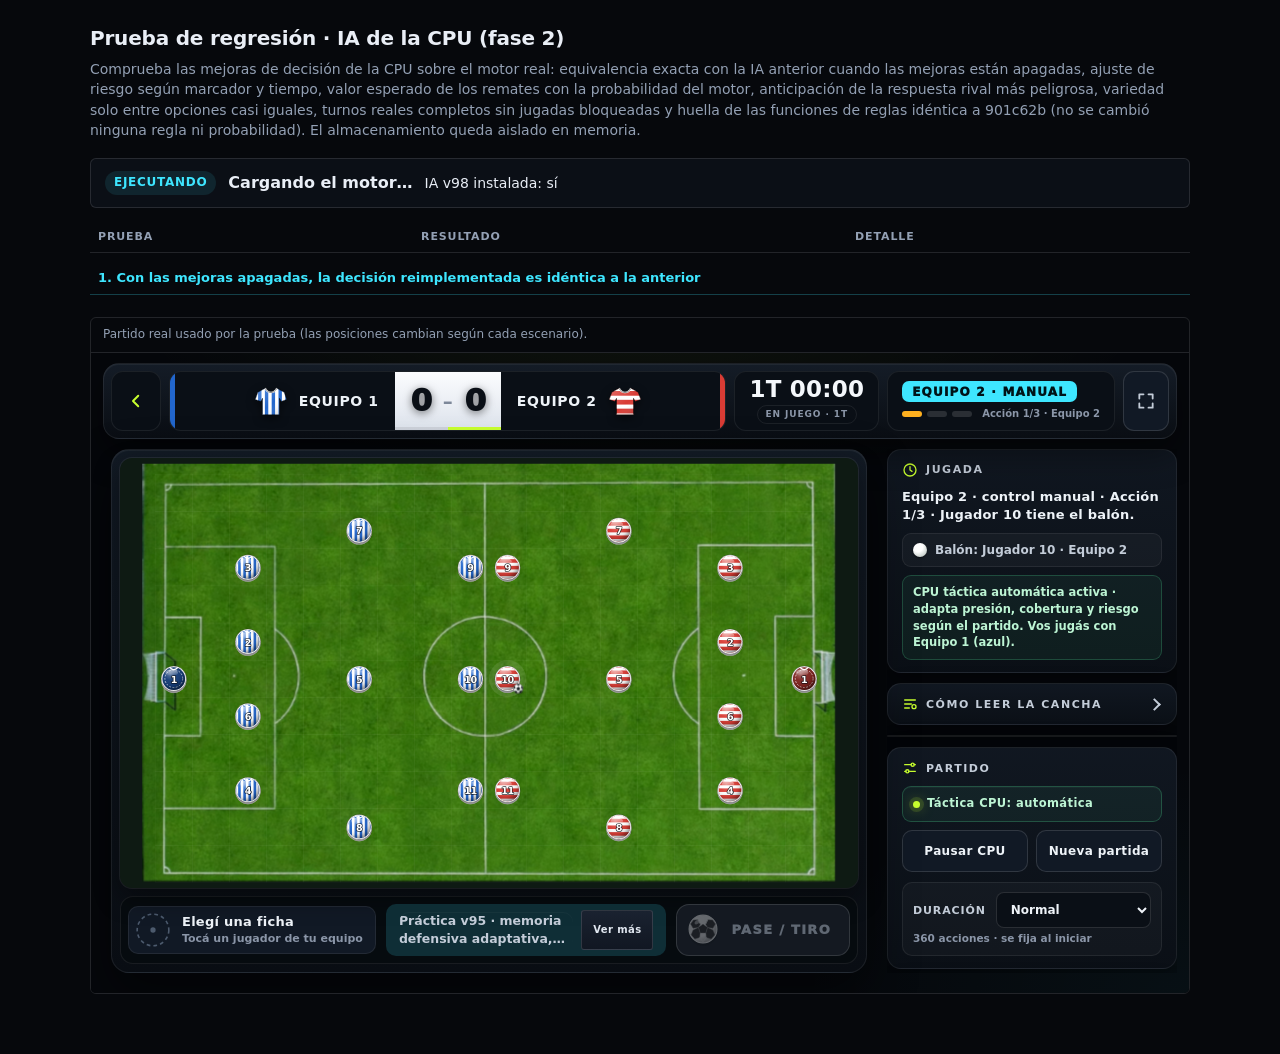
==== pruebas/regresion-ia-cpu.html @ 725e0116 "v98 IA fase 2c: anticipación de la respuesta rival más peligrosa - searchSequenceNode reimplementado" ====
<!doctype html>
<html lang="es">
<head>
<meta charset="UTF-8">
<meta name="viewport" content="width=device-width, initial-scale=1">
<!-- La página vive en /pruebas/ pero carga el juego desde la raíz, igual que index.html. -->
<base href="../">
<title>Fútbol Único · Prueba de regresión · IA de la CPU (fase 2)</title>
<style>
  :root { color-scheme: dark; --ok:#c8ff2e; --bad:#ff5263; --mut:#93a0b4; --line:rgba(233,238,246,.12); }
  body { margin:0; background:#06080c; color:#e9eef6; font:14px/1.45 system-ui,-apple-system,"Segoe UI",Roboto,sans-serif; }
  main { max-width:1100px; margin:0 auto; padding:24px 18px 60px; }
  h1 { font-size:20px; margin:0 0 6px; letter-spacing:-.01em; }
  p.lead { color:var(--mut); margin:0 0 18px; }
  #summary { display:flex; gap:12px; flex-wrap:wrap; align-items:center; padding:12px 14px; border:1px solid var(--line); border-radius:6px; background:#0b0f16; margin-bottom:14px; }
  #summary strong { font-size:16px; }
  .pill { padding:3px 9px; border-radius:999px; font-weight:800; font-size:12px; letter-spacing:.06em; }
  .pill.ok { background:rgba(200,255,46,.12); color:var(--ok); } .pill.bad { background:rgba(255,82,99,.14); color:var(--bad); } .pill.run { background:rgba(62,230,255,.1); color:#3ee6ff; }
  table { width:100%; border-collapse:collapse; font-size:13px; }
  th, td { text-align:left; padding:7px 8px; border-bottom:1px solid var(--line); vertical-align:top; }
  th { color:var(--mut); font-size:11px; letter-spacing:.08em; text-transform:uppercase; }
  td.res { font-weight:800; white-space:nowrap; } td.res.ok { color:var(--ok); } td.res.bad { color:var(--bad); }
  td.det { color:var(--mut); font-family:ui-monospace,SFMono-Regular,Menlo,monospace; font-size:12px; }
  tr.group td { color:#3ee6ff; font-weight:800; padding-top:16px; border-bottom-color:rgba(62,230,255,.25); }
  .stage-wrap { margin-top:22px; border:1px solid var(--line); border-radius:6px; overflow:hidden; }
  .stage-wrap > p { margin:0; padding:8px 12px; color:var(--mut); font-size:12px; border-bottom:1px solid var(--line); }
  #fuGameStage { height:640px; position:relative; }
  #fuGameStage iframe { width:100%; height:100%; border:0; display:block; }
  .fu-shell-header, #fuLoading small { display:none; }
</style>
<script>
  // Aislamiento del almacenamiento: la prueba no lee ni escribe los datos guardados del jugador
  // (historial y análisis de partidas, memoria defensiva de la CPU, identidad táctica, torneo).
  function installMemoryStorage(win) {
    var data = new Map();
    var store = {
      getItem: function (k) { k = String(k); return data.has(k) ? data.get(k) : null; },
      setItem: function (k, v) { data.set(String(k), String(v)); },
      removeItem: function (k) { data.delete(String(k)); },
      clear: function () { data.clear(); },
      key: function (i) { var keys = Array.from(data.keys()); return i >= 0 && i < keys.length ? keys[i] : null; },
      get length() { return data.size; }
    };
    try { Object.defineProperty(win, 'localStorage', { configurable: true, enumerable: true, get: function () { return store; } }); win.__fuStorageIsolated = win.localStorage === store; }
    catch (error) { win.__fuStorageIsolated = false; }
  }
  installMemoryStorage(window);
  // app.js elige la página con ?page=...; Práctica carga el motor del partido (el mismo que Torneo).
  (function () {
    var url = new URL(location.href);
    if (url.searchParams.get('page') !== 'practice') { url.searchParams.set('page', 'practice'); history.replaceState(null, '', url.pathname + url.search); }
  })();
</script>
<script src="app.js" defer></script>
</head>
<body>
  <header class="fu-shell-header">
    <button id="fuBrand" type="button">FU</button>
    <span id="fuStatusDot"></span><strong id="fuStatusTitle"></strong><small id="fuStatusText"></small>
  </header>
  <main>
    <h1>Prueba de regresión · IA de la CPU (fase 2)</h1>
    <p class="lead">Comprueba las mejoras de decisión de la CPU sobre el motor real: equivalencia exacta con la IA anterior
      cuando las mejoras están apagadas, ajuste de riesgo según marcador y tiempo, valor esperado de los remates con la
      probabilidad del motor, anticipación de la respuesta rival más peligrosa, variedad solo entre opciones casi iguales,
      turnos reales completos sin jugadas bloqueadas y huella de las funciones de reglas idéntica a 901c62b (no se cambió
      ninguna regla ni probabilidad). El almacenamiento queda aislado en memoria.</p>
    <section id="summary"><span class="pill run" id="state">EJECUTANDO</span><strong id="totals">Cargando el motor…</strong><span id="v98"></span></section>
    <table>
      <thead><tr><th>Prueba</th><th>Resultado</th><th>Detalle</th></tr></thead>
      <tbody id="rows"></tbody>
    </table>
    <div class="stage-wrap">
      <p>Partido real usado por la prueba (las posiciones cambian según cada escenario).</p>
      <div id="fuGameStage" aria-busy="true">
        <div id="fuLoading"><strong>Preparando</strong><small></small></div>
        <div id="fuError" hidden><p id="fuErrorText"></p><button type="button" id="fuRetry">Reintentar</button></div>
      </div>
    </div>
  </main>
<script>
// Huellas SHA-1 de las funciones de reglas en 901c62b y estados reales donde la amenaza principal del rival
// no estaba entre las dos respuestas que la búsqueda anterior consideraba.
var RULE_HASHES={"moveBall":"4992437c87534e91129ce03848d4c5d56185ee36","duel":"df6831e1a1f73543c275cee2728d8be835db8f91","movePlayer":"2c6bcbc87e2c0f479d6732091d33a1e5ed6b0ca3","resolveAccuracy":"5ef35ddc4bd73c9460136670907622738d2fff04","prepareFreeKick":"7c879f9129eda495d62add4e296ec34eb9a24397","prepareRestart":"944039e0b752df160f11a07ae38fe62f31ac015a","restartForExit":"396fc54c22c267f1666bc425dd1f5e03468cd8c5","advanceMatchClock":"57b9bd1b0c1dabd14ca829be0aab99854c4c9ac1","fuV96KeeperSaveChance":"62fce2398bd8e433fddef65f05c0482755d132dc","goalkeeperBlocksShot":"2037b5cc1a2aeb2025df86a9ac3144266a9317bf","deflectionCell":"d9e2702f4de22fff117562a696a26d93ab178183","findLooseBallCell":"90e27c875d20f171b9fb5da9b5cc7d42e2819911","findDisplacementFrom":"5a49d60876140cf7ddb1bfc1130e13b6c5dc28e7","createQuickFoulMoves":"0426f9eca9bd241beea888307d8ff9ffa6dda501","isOffsideMove":"1e75ffbf5e97198ae35123edf0da417df79ba18e","pLegal":"cb6244f55980ca6344394bc2a8645d4c84e28375","bLegalFor":"37aaffef1d1fbf5070992d88da899dae0a3f6817","passBeyondOffsideLine":"dc78c66c24a0b2e8f1ac8949e3c79eaa55a75fcf","isOffsidePosition":"bd4b63e8ff83a48bd23766feb44e87c4ebe6b929","precisionChance":"43b82acc62f2643a9be4022ea413208cbc2a0ec5","trajectoryInterceptionRisk":"58ebc6a2ca7b21dd34f5a7ca165a00e185e55d9d","estimateShotProbability":"1113627b1798b0d76cb420bbd984191cf2c08674","showGoalCelebration":"08d10eaa9967aaff1c1e2836bb19dc0a223bb046","continueAfterGoal":"0c818869b197f011e8a77a7e39e88c8927e5628b","resetToKickoff":"9bc04ad76bdec5942a6242dfaa6dacdb8bcf136b","fuV98ShortPassRestCell":"fc62c5858122bdc56e3be0f71695497780402294","tacticalRandom":"774ea902349d26f823322d3a197c7b240b5b96f4","dispatchCpuAction":"3745032dcc27f26718aa94b03058dd36a91a8577","runCpuAction":"3b3ea0c6fc9fec12065a9ab84939254397fdf12b"};
var ANTICIPATION_CASES=[{"state":{"p":[[0,0,5],[1,2,2],[2,2,4],[3,1,7],[4,3,10],[5,9,5],[6,13,4],[7,14,9],[8,17,4],[9,9,2],[10,10,9],[11,17,5],[12,17,6],[13,15,3],[14,15,8],[15,17,8],[16,10,5],[17,7,6],[18,14,8],[19,5,2],[20,11,1],[21,3,8]],"ball":{"c":14,"r":9,"owner":7},"turn":1,"actionNo":1,"played":[],"lastPlayedId":null,"kickoff":false,"restartPassOnlyId":null,"freeKickRequiredId":null,"freeKickAwardedTeam":null,"score":[0,0],"genSeed":11},"added":"carry|7|13|8||","top":{"type":"carry-shot","p":0.37388130788250246}},{"state":{"p":[[0,0,5],[1,4,0],[2,3,5],[3,3,7],[4,3,10],[5,8,5],[6,14,3],[7,12,6],[8,17,2],[9,9,2],[10,12,7],[11,17,5],[12,17,9],[13,16,5],[14,16,9],[15,13,6],[16,12,5],[17,7,7],[18,10,8],[19,7,3],[20,12,2],[21,3,8]],"ball":{"c":12,"r":6,"owner":7},"turn":1,"actionNo":1,"played":[],"lastPlayedId":null,"kickoff":false,"restartPassOnlyId":null,"freeKickRequiredId":null,"freeKickAwardedTeam":null,"score":[0,0],"genSeed":11},"added":"carry|7|13|7||","top":{"type":"carry-shot","p":0.37388130788250246}},{"state":{"p":[[0,0,5],[1,2,2],[2,2,4],[3,1,7],[4,3,10],[5,9,5],[6,13,5],[7,16,10],[8,17,4],[9,9,2],[10,11,9],[11,17,5],[12,17,6],[13,16,4],[14,16,9],[15,17,8],[16,10,5],[17,7,6],[18,14,8],[19,5,2],[20,13,3],[21,3,8]],"ball":{"c":16,"r":10,"owner":7},"turn":1,"actionNo":1,"played":[],"lastPlayedId":null,"kickoff":false,"restartPassOnlyId":null,"freeKickRequiredId":null,"freeKickAwardedTeam":null,"score":[0,0],"genSeed":11},"added":"pass|7|13|5||","top":{"type":"pass-shot","p":0.29284278819670984}}];
(function () {
  'use strict';
  function engineHook() {
    var nativeRandom = Math.random, forced = [];
    Math.random = function () { if (forced.length && simulationRandomState === null) return forced.shift(); return nativeRandom(); };
    function invariant() {
      if (ball.owner !== null) { var o = p.find(function (z) { return z.id === ball.owner; }); return !!o && o.c === ball.c && o.r === ball.r; }
      return !p.some(function (z) { return z.c === ball.c && z.r === ball.r; });
    }
    function loadState(st) {
      cancelCpuTimer(); cpuEpoch++; cpuAutoEnabled = false;
      p = FORMATION.map(function (d, i) { return { id: i, t: d[0], n: d[1], c: d[2], r: d[3] }; });
      st.p.forEach(function (q) { var z = p.find(function (y) { return y.id === q[0]; }); z.c = q[1]; z.r = q[2]; });
      ball = { c: st.ball.c, r: st.ball.r, owner: st.ball.owner }; turn = st.turn; actionNo = st.actionNo;
      playedThisTurn = (st.played || []).slice(); lastPlayedId = st.lastPlayedId == null ? null : st.lastPlayedId;
      kickoffPassRequired = !!st.kickoff; restartPassOnlyId = st.restartPassOnlyId == null ? null : st.restartPassOnlyId;
      freeKickRequiredId = st.freeKickRequiredId == null ? null : st.freeKickRequiredId; freeKickAwardedTeam = st.freeKickAwardedTeam == null ? null : st.freeKickAwardedTeam;
      score = (st.score || [0, 0]).slice(); matchClockActions = st.clock || 0; matchClockFinished = false; halftimePending = false; halftimePaused = false;
      goalCelebrationActive = false; strategicPassHistory = []; selected = null; mode = 'player'; anim = false; simulationRandomState = null;
      cpuRejectedKeys.clear(); cpuProfile = 'balanced';
      if (typeof fuV96ActionHistory !== 'undefined') fuV96ActionHistory = [];
      if (typeof fuV96TransitionActions !== 'undefined') fuV96TransitionActions = 0;
      try { clearRecommendation(); } catch (e) {}
      drawPlayers(); drawBall(); setTurn(); refresh();
    }
    function fullState() {
      return { p: p.map(function (z) { return [z.id, z.c, z.r]; }), ball: { c: ball.c, r: ball.r, owner: ball.owner }, turn: turn, actionNo: actionNo,
        played: playedThisTurn.slice(), lastPlayedId: lastPlayedId, kickoff: kickoffPassRequired, restartPassOnlyId: restartPassOnlyId,
        freeKickRequiredId: freeKickRequiredId, freeKickAwardedTeam: freeKickAwardedTeam, score: score.slice() };
    }
    async function decide() {
      cpuAutoEnabled = true; cancelCpuTimer(); var c = null;
      try { c = await chooseCpuMove(cpuEpoch); } finally { cpuSearching = false; cpuAutoEnabled = false; }
      return c ? sequenceActionKey(c) : null;
    }
    window.__fuTest = {
      v98: typeof fuV98Ai !== 'undefined',
      loadState: loadState, fullState: fullState, invariant: invariant,
      busy: function () { return { anim: anim && !goalCelebrationActive, searching: cpuSearching, turn: turn, clock: matchClockActions }; },
      id: function (t, n) { var z = p.find(function (y) { return y.t === t && y.n === n; }); return z ? z.id : null; },
      fast: function () { animateBall = function () { return Promise.resolve(); }; animatePlayerMove = function () { return Promise.resolve(); }; animateDuel = function () { return Promise.resolve(); }; },
      setAi: function (cfg) { Object.assign(fuV98Ai, cfg); return JSON.parse(JSON.stringify(fuV98Ai)); },
      decide: decide,
      lastDecision: function () { return fuV98LastDecision ? JSON.parse(JSON.stringify(fuV98LastDecision)) : null; },
      shotProbabilities: function () { var out = {}; tacticalCandidates().forEach(function (a) { if (a.kind === 'shoot') out[sequenceActionKey(a)] = Number(a.goalProbability) || 0; }); return out; },
      risk: function () { return fuV98RiskContext(); },
      evaluate: function (gd) { return evaluateSequencePosition(CPU_TEAM, gd); },
      anticipation: function () {
        var cands = tacticalCandidates(), short = chooseSearchActions(cands, 2), ant = fuV98WithMostDangerous(short, cands);
        return { short: short.map(function (a) { return sequenceActionKey(a); }), ant: ant.map(function (a) { return sequenceActionKey(a); }), holderTeam: (owner() || {}).t || null };
      },
      pick: function (scored, n) { var counts = {}; for (var i = 0; i < n; i++) { var k = fuV98PickRoot(scored.map(function (x) { return Object.assign({}, x); })); counts[k] = (counts[k] || 0) + 1; } return counts; },
      cpuTurn: async function () {
        var t0 = matchClockActions, blocked = 0, inv = true, startTurn = turn;
        maybeScheduleCpuAction = function () {};
        for (var k = 0; k < 3 && turn === CPU_TEAM; k++) {
          cpuAutoEnabled = true; var chosen = null;
          try { chosen = await chooseCpuMove(cpuEpoch); } finally { cpuSearching = false; }
          if (!chosen) chosen = tacticalCandidates().sort(function (a, b) { return b.score - a.score; })[0];
          var ok = dispatchCpuAction(chosen); cpuAutoEnabled = false; cpuEpoch++;
          if (!ok) { blocked++; cpuRejectedKeys.add(sequenceActionKey(chosen)); k--; if (blocked > 8) break; continue; }
          cpuRejectedKeys.clear();
          var w0 = Date.now(); while ((anim && !goalCelebrationActive) && Date.now() - w0 < 20000) await new Promise(function (r) { setTimeout(r, 10); });
          if (goalCelebrationActive) { continueAfterGoal(); await new Promise(function (r) { setTimeout(r, 20); }); }
          inv = inv && invariant();
        }
        return { actions: matchClockActions - t0, blocked: blocked, invariant: inv, turn: turn, start: startTurn };
      },
      ruleHashes: async function (names) {
        var res = {};
        for (var i = 0; i < names.length; i++) {
          var fn; try { fn = eval(names[i]); } catch (e) { res[names[i]] = 'no existe'; continue; }
          var buf = await crypto.subtle.digest('SHA-1', new TextEncoder().encode(String(fn)));
          res[names[i]] = Array.from(new Uint8Array(buf)).map(function (b) { return b.toString(16).padStart(2, '0'); }).join('');
        }
        return res;
      }
    };
  }
  var HOOK = ';(' + engineHook.toString() + ')();\n';
  var MARKS = ['// ================== FIN FÚTBOL ÚNICO v97 ==================', '// ================== FIN FUTBOL UNICO v96 =================='];
  var STORAGE = '<script>(' + installMemoryStorage.toString() + ')(window);<\/script>';
  var stage = document.getElementById('fuGameStage');
  var nativeAppend = stage.appendChild.bind(stage);
  stage.appendChild = function (node) {
    if (node && node.tagName === 'IFRAME' && node.srcdoc) {
      var html = node.srcdoc, mark = MARKS.find(function (m) { return html.indexOf(m) >= 0; });
      if (mark) html = html.replace(mark, HOOK + mark);
      html = /<head[^>]*>/i.test(html) ? html.replace(/<head[^>]*>/i, function (tag) { return tag + STORAGE; }) : STORAGE + html;
      node.srcdoc = html;
    }
    return nativeAppend(node);
  };
  var rows = document.getElementById('rows'), results = [], step = '';
  function group(title) { step = title; var tr = document.createElement('tr'); tr.className = 'group'; tr.innerHTML = '<td colspan="3"></td>'; tr.firstChild.textContent = title; rows.appendChild(tr); }
  function check(name, ok, detail) {
    step = name; results.push({ name: name, ok: !!ok, detail: detail || '' });
    var tr = document.createElement('tr');
    tr.innerHTML = '<td></td><td class="res ' + (ok ? 'ok' : 'bad') + '">' + (ok ? 'CORRECTO' : 'FALLA') + '</td><td class="det"></td>';
    tr.children[0].textContent = name; tr.children[2].textContent = detail || ''; rows.appendChild(tr);
  }
  var sleep = function (ms) { return new Promise(function (r) { setTimeout(r, ms); }); };
  var F = null, ALL_ON = { enabled: true, risk: true, shots: true, anticipation: true, variety: true };

  async function run() {
    var iframe = null;
    for (var i = 0; i < 400 && !(iframe && iframe.contentWindow && iframe.contentWindow.__fuTest && iframe.contentDocument.querySelector('rect.cell')); i++) { iframe = stage.querySelector('iframe'); await sleep(100); }
    if (!iframe || !iframe.contentWindow.__fuTest) throw new Error('No se pudo cargar el motor del partido.');
    if (window.__fuStorageIsolated !== true || iframe.contentWindow.__fuStorageIsolated !== true)
      throw new Error('No se pudo aislar el almacenamiento del navegador; la prueba no se ejecutó para no modificar datos guardados.');
    F = iframe.contentWindow.__fuTest;
    document.getElementById('v98').textContent = 'IA v98 instalada: ' + (F.v98 ? 'sí' : 'no');
    if (!F.v98) throw new Error('Esta versión de app.js no tiene la IA v98.');
    F.fast(); await sleep(300);
    var base = F.fullState();
    function layout(changes, ownerId, turnTeam, extra) {
      var st = JSON.parse(JSON.stringify(base));
      changes.forEach(function (ch) { st.p.forEach(function (q) { if (q[0] === ch[0]) { q[1] = ch[1]; q[2] = ch[2]; } }); });
      var o = st.p.find(function (q) { return q[0] === ownerId; });
      st.ball = { c: o[1], r: o[2], owner: ownerId }; st.turn = turnTeam; st.actionNo = 1; st.played = []; st.lastPlayedId = null;
      st.kickoff = false; st.restartPassOnlyId = null; st.freeKickRequiredId = null; st.freeKickAwardedTeam = null; st.score = [0, 0]; st.clock = 60;
      return Object.assign(st, extra || {});
    }
    var t2 = function (n) { return F.id(2, n); }, t1 = function (n) { return F.id(1, n); };
    var shotState = layout([[t2(9), 3, 4], [t2(11), 4, 7]], t2(9), 2);
    var states = [
      { name: 'CPU ataca desde el medio', st: layout([[t2(10), 9, 5]], t2(10), 2) },
      { name: 'CPU cerca del arco rival', st: shotState },
      { name: 'CPU defiende en su campo', st: layout([[t1(9), 12, 3], [t1(11), 11, 7]], t1(9), 2) },
      { name: 'CPU defiende un contraataque', st: layout([[t1(10), 13, 5], [t1(9), 14, 2]], t1(10), 2) }
    ];

    group('1. Con las mejoras apagadas, la decisión reimplementada es idéntica a la anterior');
    for (var s = 0; s < states.length; s++) {
      F.loadState(states[s].st); F.setAi({ enabled: false });
      var original = await F.decide();
      F.loadState(states[s].st); F.setAi({ enabled: true, risk: false, shots: false, anticipation: false, variety: false });
      var reimpl = await F.decide();
      check(states[s].name + ': misma jugada', !!original && original === reimpl, 'anterior ' + original + ' · reimplementada ' + reimpl);
    }

    group('2. Riesgo según marcador y tiempo (solo marcador y reloj)');
    F.setAi(ALL_ON);
    F.loadState(Object.assign({}, states[0].st, { clock: 60, score: [1, 0] })); var early = F.risk();
    check('Al principio del partido no hay ajuste', early.urgency === 0 && early.goalFor === 1 && early.goalAgainst === 1, 'urgencia ' + early.urgency.toFixed(2));
    F.loadState(Object.assign({}, states[0].st, { clock: 300, score: [1, 0] })); var losing = F.risk();
    var lose0 = F.evaluate([0, 0]), lose1 = F.evaluate([0, 1]);
    check('Perdiendo por uno al final: vale más un gol propio y la amenaza ofensiva', losing.goalFor > 1 && losing.goalAgainst < 1 && losing.threatFor > 1 && losing.push > 0 && lose1 - lose0 > 320,
      'gol a favor ×' + losing.goalFor.toFixed(2) + ' · en contra ×' + losing.goalAgainst.toFixed(2) + ' · un gol propio suma ' + (lose1 - lose0).toFixed(1) + ' puntos (base 320)');
    F.loadState(Object.assign({}, states[2].st, { clock: 300, score: [0, 1] })); var winning = F.risk();
    var win0 = F.evaluate([0, 0]), win1 = F.evaluate([1, 0]);
    check('Ganando por uno al final: pesa más no conceder y conservar la pelota', winning.goalAgainst > 1 && winning.goalFor < 1 && winning.threatAgainst > 1 && winning.keepBall > 0 && win0 - win1 > 320,
      'gol en contra ×' + winning.goalAgainst.toFixed(2) + ' · un gol rival resta ' + (win0 - win1).toFixed(1) + ' puntos (base 320)');
    F.loadState(Object.assign({}, states[0].st, { clock: 300, score: [1, 1] })); var tied = F.risk();
    F.loadState(Object.assign({}, states[0].st, { clock: 300, score: [4, 0] })); var lost = F.risk();
    check('Empate o diferencia de tres o más: sin ajuste', tied.goalFor === 1 && tied.goalAgainst === 1 && lost.goalFor === 1 && lost.goalAgainst === 1, 'empate y 0–4 neutros');

    group('3. Remates por valor esperado con la probabilidad del motor');
    F.loadState(shotState); F.setAi(ALL_ON);
    var probs = F.shotProbabilities();
    await F.decide();
    var dec = F.lastDecision(), shots = (dec && dec.scored || []).filter(function (x) { return x.key.indexOf('shoot|') === 0; });
    var withDetail = shots.filter(function (x) { return x.shot; });
    var exact = withDetail.every(function (x) { var e = x.shot.p * x.shot.vGoal + (1 - x.shot.p) * x.shot.vOther; return Math.abs(e - x.mean) < 1e-6 && Math.abs(x.shot.p - probs[x.key]) < 1e-9; });
    check('Cada remate evaluado vale p × (con gol) + (1 − p) × (sin gol), con p del motor', shots.length > 0 && withDetail.length === shots.length && exact,
      withDetail.map(function (x) { return x.key.split('|').slice(2, 4).join(',') + ': p ' + (x.shot.p * 100).toFixed(1) + '% · muestras con gol ' + x.shot.goalSamples + '/3 · valor ' + x.mean.toFixed(1) + ' (antes ' + x.sampledMean.toFixed(1) + ')'; }).join(' | ') || 'sin remates evaluados');

    group('4. Anticipación: la búsqueda considera la respuesta rival más peligrosa');
    for (var c = 0; c < ANTICIPATION_CASES.length; c++) {
      var ac = ANTICIPATION_CASES[c]; F.loadState(ac.state);
      var an = F.anticipation();
      check('Estado real ' + (c + 1) + ': entra ' + ac.added.split('|').slice(0, 4).join(' ') + ' (' + ac.top.type + ', ' + Math.round(ac.top.p * 100) + '%)',
        an.holderTeam === 1 && an.short.indexOf(ac.added) < 0 && an.ant.indexOf(ac.added) >= 0 && an.ant.length === an.short.length && an.ant[0] === an.short[0],
        'antes: ' + an.short.join(' / ') + ' · ahora: ' + an.ant.join(' / '));
    }
    F.loadState(states[0].st); var own = F.anticipation();
    check('Con la pelota en la CPU, sus propias opciones no se tocan', own.holderTeam === 2 && own.ant.join() === own.short.join(), own.short.join(' / '));

    group('5. Variedad controlada: solo entre opciones casi iguales');
    F.setAi(ALL_ON);
    var near = F.pick([{ key: 'a', mean: 100 }, { key: 'b', mean: 97.5 }, { key: 'c', mean: 90 }], 400);
    check('Elige entre las jugadas a menos de 4 puntos de la mejor y nunca una peor', (near.a || 0) > 0 && (near.b || 0) > 0 && !near.c, 'a ' + (near.a || 0) + ' · b ' + (near.b || 0) + ' · c ' + (near.c || 0) + ' (de 400)');
    var clear = F.pick([{ key: 'a', mean: 100 }, { key: 'b', mean: 95 }], 200);
    check('Si la mejor supera por más del margen, siempre la elige', clear.a === 200, 'a ' + (clear.a || 0) + ' de 200');
    F.setAi({ variety: false }); var off = F.pick([{ key: 'a', mean: 100 }, { key: 'b', mean: 99.9 }], 100); F.setAi(ALL_ON);
    check('Con la variedad apagada, decisión determinista', off.a === 100, 'a ' + (off.a || 0) + ' de 100');

    group('6. Turnos reales completos de la CPU');
    var turns = [states[0].st, states[3].st];
    for (var k = 0; k < turns.length; k++) {
      F.loadState(turns[k]); F.setAi(ALL_ON);
      var ct = await F.cpuTurn();
      check('Turno ' + (k + 1) + ': la CPU completa su turno con acciones legales, sin bloqueos y con el balón coherente', ct.actions >= 1 && ct.actions <= 3 && ct.blocked === 0 && ct.invariant && ct.turn === 1, ct.actions + ' acciones hasta ceder el turno · bloqueadas ' + ct.blocked + ' · turno final del Equipo ' + ct.turn);
    }

    group('7. Reglas y probabilidades sin cambios');
    var names = Object.keys(RULE_HASHES), now = await F.ruleHashes(names);
    var diff = names.filter(function (n) { return now[n] !== RULE_HASHES[n]; });
    check('La huella de las ' + names.length + ' funciones de reglas coincide con 901c62b', diff.length === 0, diff.length ? 'distintas: ' + diff.join(', ') : names.join(', '));

    var failed = results.filter(function (x) { return !x.ok; }).length;
    finish(failed === 0, results.length - failed, failed);
  }
  function finish(ok, passed, failed, error) {
    var st = document.getElementById('state');
    st.textContent = ok ? 'CORRECTO' : 'FALLA'; st.className = 'pill ' + (ok ? 'ok' : 'bad');
    document.getElementById('totals').textContent = error ? 'Error: ' + error : passed + ' comprobaciones correctas, ' + failed + ' con falla';
    document.title = (ok ? 'OK · ' : 'FALLA · ') + document.title;
    window.__FU_REGRESSION_RESULT = { ok: ok, passed: passed, failed: failed, error: error || null, results: results };
  }
  window.addEventListener('load', function () { run().catch(function (e) { finish(false, results.filter(function (x) { return x.ok; }).length, results.filter(function (x) { return !x.ok; }).length + 1, String(e && e.message || e)); }); });
})();
</script>
</body>
</html>
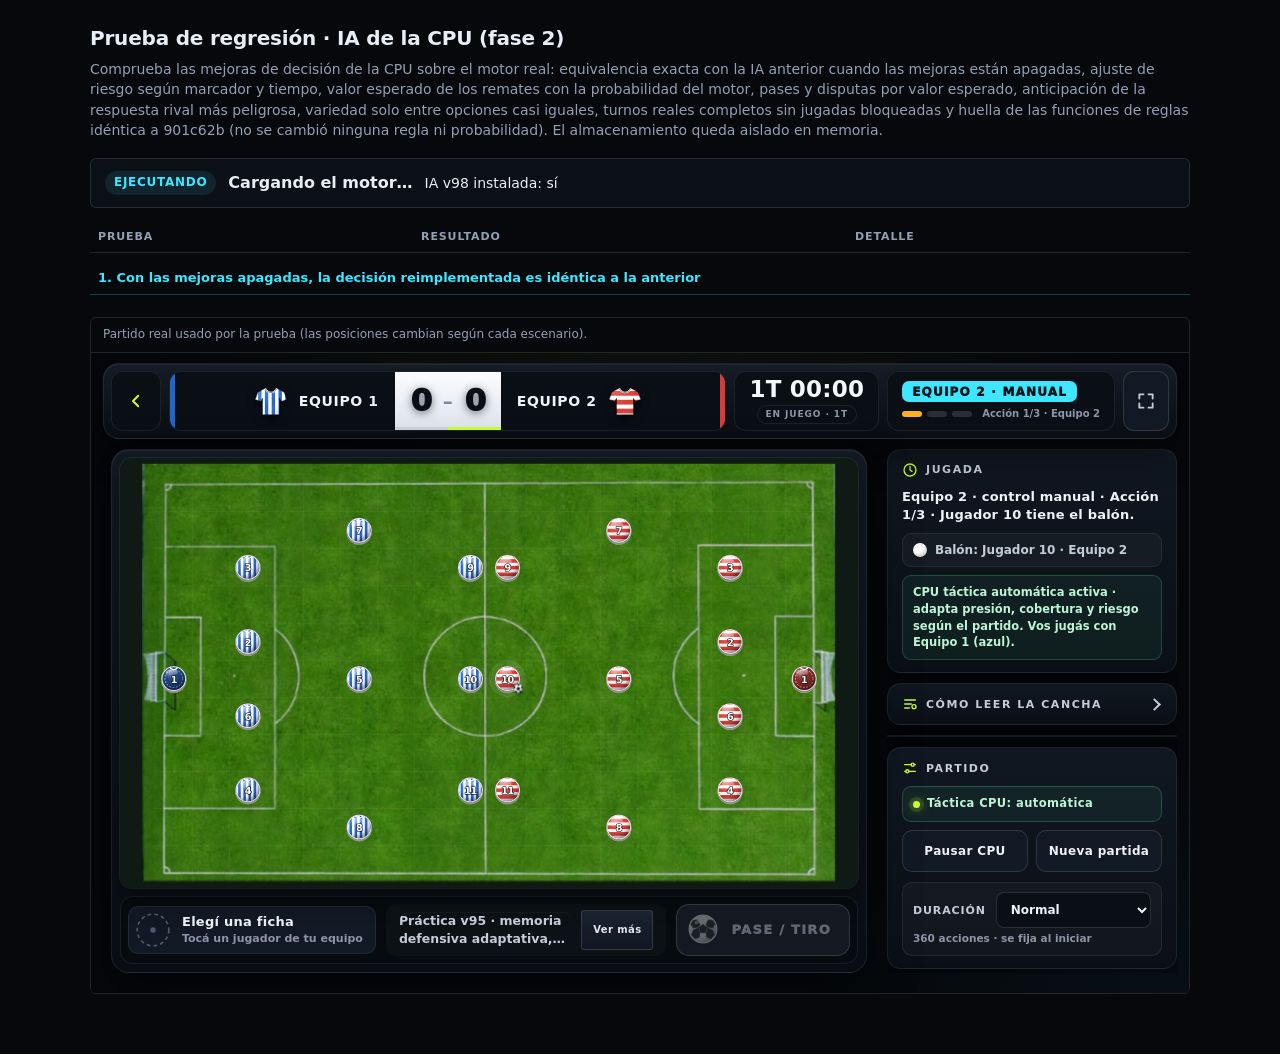
==== commit 58c4141f: "v98 IA fase 2d: valor esperado también en pases y disputas Las tres semillas fijas de la raíz (CPU_S" ====
--- a/pruebas/regresion-ia-cpu.html
+++ b/pruebas/regresion-ia-cpu.html
@@ -62,7 +62,7 @@
     <h1>Prueba de regresión · IA de la CPU (fase 2)</h1>
     <p class="lead">Comprueba las mejoras de decisión de la CPU sobre el motor real: equivalencia exacta con la IA anterior
       cuando las mejoras están apagadas, ajuste de riesgo según marcador y tiempo, valor esperado de los remates con la
-      probabilidad del motor, anticipación de la respuesta rival más peligrosa, variedad solo entre opciones casi iguales,
+      probabilidad del motor, pases y disputas por valor esperado, anticipación de la respuesta rival más peligrosa, variedad solo entre opciones casi iguales,
       turnos reales completos sin jugadas bloqueadas y huella de las funciones de reglas idéntica a 901c62b (no se cambió
       ninguna regla ni probabilidad). El almacenamiento queda aislado en memoria.</p>
     <section id="summary"><span class="pill run" id="state">EJECUTANDO</span><strong id="totals">Cargando el motor…</strong><span id="v98"></span></section>
@@ -128,6 +128,16 @@
       decide: decide,
       lastDecision: function () { return fuV98LastDecision ? JSON.parse(JSON.stringify(fuV98LastDecision)) : null; },
       shotProbabilities: function () { var out = {}; tacticalCandidates().forEach(function (a) { if (a.kind === 'shoot') out[sequenceActionKey(a)] = Number(a.goalProbability) || 0; }); return out; },
+      candidateProbabilities: function () {
+        var out = {};
+        tacticalCandidates().forEach(function (a) {
+          var k = sequenceActionKey(a);
+          if (a.kind === 'pass' && a.receiverId != null) out[k] = Math.max(0, Math.min(1, Number(a.precision) || 0)) * (1 - Math.max(0, Math.min(1, Number(a.interceptRisk) || 0)));
+          if (a.kind === 'duel') { var x = p.find(function (z) { return z.id === a.playerId; }), r = p.find(function (z) { return z.id === a.opponentId; });
+            var diag = Math.abs(r.c - x.c) === 1 && Math.abs(r.r - x.r) === 1, tipo = diag ? 'costado' : duelType(x, r); out[k] = tipo === 'atras' ? 0.6 : tipo === 'costado' ? 0.3 : 0; }
+        });
+        return out;
+      },
       risk: function () { return fuV98RiskContext(); },
       evaluate: function (gd) { return evaluateSequencePosition(CPU_TEAM, gd); },
       anticipation: function () {
@@ -185,7 +195,7 @@
     tr.children[0].textContent = name; tr.children[2].textContent = detail || ''; rows.appendChild(tr);
   }
   var sleep = function (ms) { return new Promise(function (r) { setTimeout(r, ms); }); };
-  var F = null, ALL_ON = { enabled: true, risk: true, shots: true, anticipation: true, variety: true };
+  var F = null, ALL_ON = { enabled: true, risk: true, shots: true, expected: true, anticipation: true, variety: true };
 
   async function run() {
     var iframe = null;
@@ -219,7 +229,7 @@
     for (var s = 0; s < states.length; s++) {
       F.loadState(states[s].st); F.setAi({ enabled: false });
       var original = await F.decide();
-      F.loadState(states[s].st); F.setAi({ enabled: true, risk: false, shots: false, anticipation: false, variety: false });
+      F.loadState(states[s].st); F.setAi({ enabled: true, risk: false, shots: false, expected: false, anticipation: false, variety: false });
       var reimpl = await F.decide();
       check(states[s].name + ': misma jugada', !!original && original === reimpl, 'anterior ' + original + ' · reimplementada ' + reimpl);
     }
@@ -250,6 +260,21 @@
     check('Cada remate evaluado vale p × (con gol) + (1 − p) × (sin gol), con p del motor', shots.length > 0 && withDetail.length === shots.length && exact,
       withDetail.map(function (x) { return x.key.split('|').slice(2, 4).join(',') + ': p ' + (x.shot.p * 100).toFixed(1) + '% · muestras con gol ' + x.shot.goalSamples + '/3 · valor ' + x.mean.toFixed(1) + ' (antes ' + x.sampledMean.toFixed(1) + ')'; }).join(' | ') || 'sin remates evaluados');
 
+    group('3b. Pases y disputas por valor esperado con las probabilidades del motor y del reglamento');
+    var evStates = [
+      { name: 'pases de la CPU', st: states[0].st },
+      { name: 'disputa de costado de la CPU', st: layout([[t1(9), 9, 1], [t2(5), 10, 2]], t1(9), 2) }
+    ];
+    for (var e = 0; e < evStates.length; e++) {
+      F.loadState(evStates[e].st); F.setAi(ALL_ON);
+      var cprobs = F.candidateProbabilities();
+      await F.decide();
+      var d2 = F.lastDecision(), withEv = (d2 && d2.scored || []).filter(function (x) { return x.expected; });
+      var okEv = withEv.length > 0 && withEv.every(function (x) { var e2 = x.expected.p * x.expected.vA + (1 - x.expected.p) * x.expected.vB; return Math.abs(e2 - x.mean) < 1e-6 && Math.abs(x.expected.p - cprobs[x.key]) < 1e-9 && x.expected.aSamples + x.expected.bSamples === 3; });
+      check('Valor esperado en ' + evStates[e].name + ': p × A + (1 − p) × B con p exacta', okEv,
+        withEv.map(function (x) { return x.expected.type + ' ' + x.key.split('|').slice(1, 4).join(',') + ': p ' + (x.expected.p * 100).toFixed(0) + '% · muestras A/B ' + x.expected.aSamples + '/' + x.expected.bSamples + ' · valor ' + x.mean.toFixed(1) + ' (antes ' + x.sampledMean.toFixed(1) + ')'; }).join(' | ') || 'sin pases ni disputas evaluados');
+    }
+
     group('4. Anticipación: la búsqueda considera la respuesta rival más peligrosa');
     for (var c = 0; c < ANTICIPATION_CASES.length; c++) {
       var ac = ANTICIPATION_CASES[c]; F.loadState(ac.state);
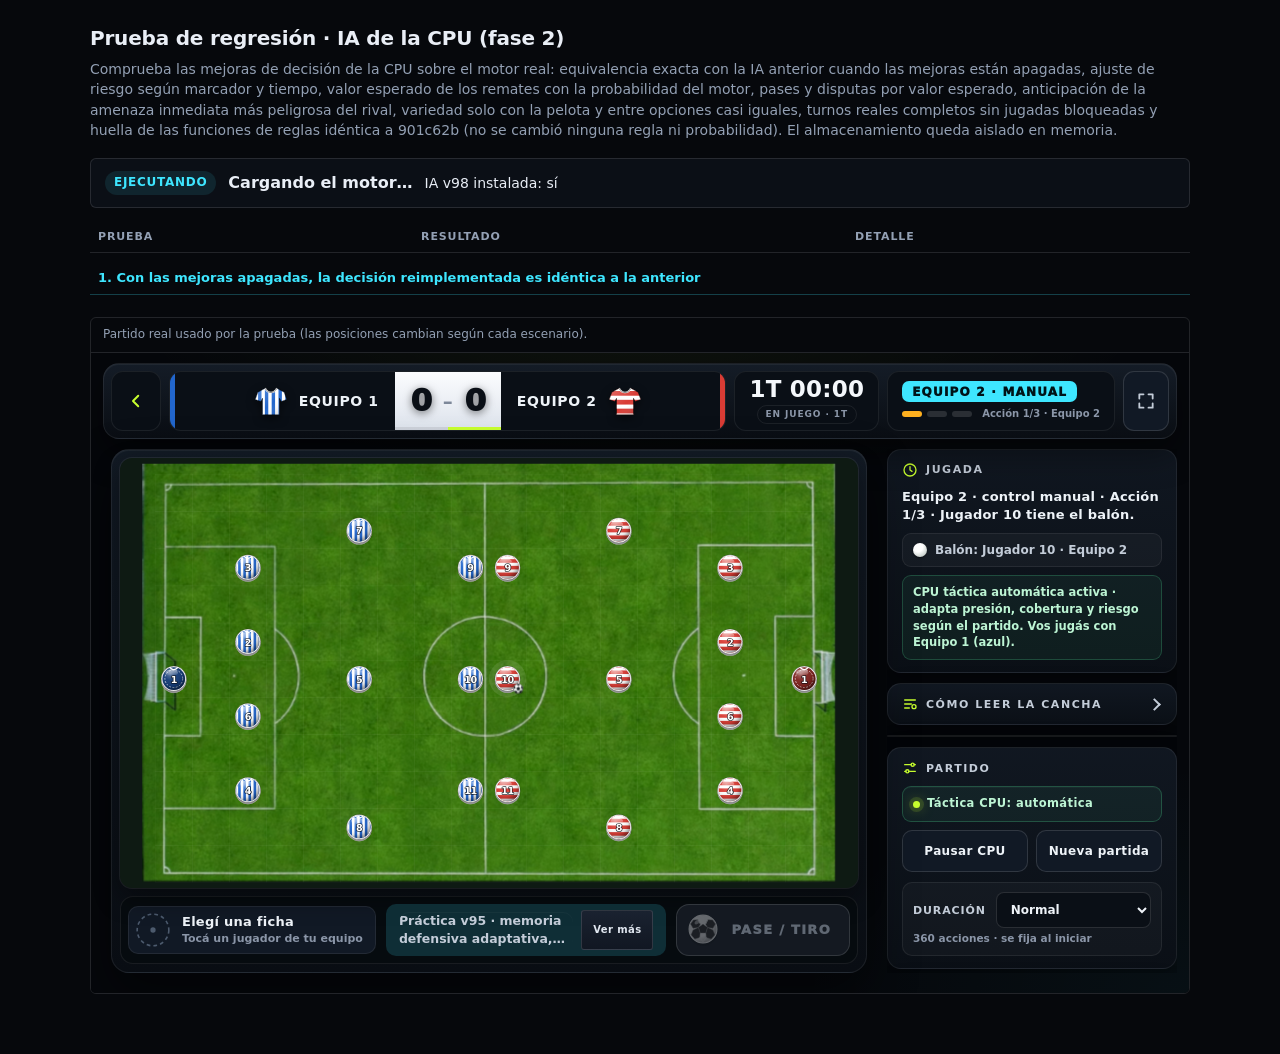
==== commit 3d6a2166: "v98 IA fase 2e: anticipa solo amenazas ejecutables en el turno y limita la variedad a la posesión Co" ====
--- a/pruebas/regresion-ia-cpu.html
+++ b/pruebas/regresion-ia-cpu.html
@@ -62,7 +62,7 @@
     <h1>Prueba de regresión · IA de la CPU (fase 2)</h1>
     <p class="lead">Comprueba las mejoras de decisión de la CPU sobre el motor real: equivalencia exacta con la IA anterior
       cuando las mejoras están apagadas, ajuste de riesgo según marcador y tiempo, valor esperado de los remates con la
-      probabilidad del motor, pases y disputas por valor esperado, anticipación de la respuesta rival más peligrosa, variedad solo entre opciones casi iguales,
+      probabilidad del motor, pases y disputas por valor esperado, anticipación de la amenaza inmediata más peligrosa del rival, variedad solo con la pelota y entre opciones casi iguales,
       turnos reales completos sin jugadas bloqueadas y huella de las funciones de reglas idéntica a 901c62b (no se cambió
       ninguna regla ni probabilidad). El almacenamiento queda aislado en memoria.</p>
     <section id="summary"><span class="pill run" id="state">EJECUTANDO</span><strong id="totals">Cargando el motor…</strong><span id="v98"></span></section>
@@ -82,7 +82,7 @@
 // Huellas SHA-1 de las funciones de reglas en 901c62b y estados reales donde la amenaza principal del rival
 // no estaba entre las dos respuestas que la búsqueda anterior consideraba.
 var RULE_HASHES={"moveBall":"4992437c87534e91129ce03848d4c5d56185ee36","duel":"df6831e1a1f73543c275cee2728d8be835db8f91","movePlayer":"2c6bcbc87e2c0f479d6732091d33a1e5ed6b0ca3","resolveAccuracy":"5ef35ddc4bd73c9460136670907622738d2fff04","prepareFreeKick":"7c879f9129eda495d62add4e296ec34eb9a24397","prepareRestart":"944039e0b752df160f11a07ae38fe62f31ac015a","restartForExit":"396fc54c22c267f1666bc425dd1f5e03468cd8c5","advanceMatchClock":"57b9bd1b0c1dabd14ca829be0aab99854c4c9ac1","fuV96KeeperSaveChance":"62fce2398bd8e433fddef65f05c0482755d132dc","goalkeeperBlocksShot":"2037b5cc1a2aeb2025df86a9ac3144266a9317bf","deflectionCell":"d9e2702f4de22fff117562a696a26d93ab178183","findLooseBallCell":"90e27c875d20f171b9fb5da9b5cc7d42e2819911","findDisplacementFrom":"5a49d60876140cf7ddb1bfc1130e13b6c5dc28e7","createQuickFoulMoves":"0426f9eca9bd241beea888307d8ff9ffa6dda501","isOffsideMove":"1e75ffbf5e97198ae35123edf0da417df79ba18e","pLegal":"cb6244f55980ca6344394bc2a8645d4c84e28375","bLegalFor":"37aaffef1d1fbf5070992d88da899dae0a3f6817","passBeyondOffsideLine":"dc78c66c24a0b2e8f1ac8949e3c79eaa55a75fcf","isOffsidePosition":"bd4b63e8ff83a48bd23766feb44e87c4ebe6b929","precisionChance":"43b82acc62f2643a9be4022ea413208cbc2a0ec5","trajectoryInterceptionRisk":"58ebc6a2ca7b21dd34f5a7ca165a00e185e55d9d","estimateShotProbability":"1113627b1798b0d76cb420bbd984191cf2c08674","showGoalCelebration":"08d10eaa9967aaff1c1e2836bb19dc0a223bb046","continueAfterGoal":"0c818869b197f011e8a77a7e39e88c8927e5628b","resetToKickoff":"9bc04ad76bdec5942a6242dfaa6dacdb8bcf136b","fuV98ShortPassRestCell":"fc62c5858122bdc56e3be0f71695497780402294","tacticalRandom":"774ea902349d26f823322d3a197c7b240b5b96f4","dispatchCpuAction":"3745032dcc27f26718aa94b03058dd36a91a8577","runCpuAction":"3b3ea0c6fc9fec12065a9ab84939254397fdf12b"};
-var ANTICIPATION_CASES=[{"state":{"p":[[0,0,5],[1,2,2],[2,2,4],[3,1,7],[4,3,10],[5,9,5],[6,13,4],[7,14,9],[8,17,4],[9,9,2],[10,10,9],[11,17,5],[12,17,6],[13,15,3],[14,15,8],[15,17,8],[16,10,5],[17,7,6],[18,14,8],[19,5,2],[20,11,1],[21,3,8]],"ball":{"c":14,"r":9,"owner":7},"turn":1,"actionNo":1,"played":[],"lastPlayedId":null,"kickoff":false,"restartPassOnlyId":null,"freeKickRequiredId":null,"freeKickAwardedTeam":null,"score":[0,0],"genSeed":11},"added":"carry|7|13|8||","top":{"type":"carry-shot","p":0.37388130788250246}},{"state":{"p":[[0,0,5],[1,4,0],[2,3,5],[3,3,7],[4,3,10],[5,8,5],[6,14,3],[7,12,6],[8,17,2],[9,9,2],[10,12,7],[11,17,5],[12,17,9],[13,16,5],[14,16,9],[15,13,6],[16,12,5],[17,7,7],[18,10,8],[19,7,3],[20,12,2],[21,3,8]],"ball":{"c":12,"r":6,"owner":7},"turn":1,"actionNo":1,"played":[],"lastPlayedId":null,"kickoff":false,"restartPassOnlyId":null,"freeKickRequiredId":null,"freeKickAwardedTeam":null,"score":[0,0],"genSeed":11},"added":"carry|7|13|7||","top":{"type":"carry-shot","p":0.37388130788250246}},{"state":{"p":[[0,0,5],[1,2,2],[2,2,4],[3,1,7],[4,3,10],[5,9,5],[6,13,5],[7,16,10],[8,17,4],[9,9,2],[10,11,9],[11,17,5],[12,17,6],[13,16,4],[14,16,9],[15,17,8],[16,10,5],[17,7,6],[18,14,8],[19,5,2],[20,13,3],[21,3,8]],"ball":{"c":16,"r":10,"owner":7},"turn":1,"actionNo":1,"played":[],"lastPlayedId":null,"kickoff":false,"restartPassOnlyId":null,"freeKickRequiredId":null,"freeKickAwardedTeam":null,"score":[0,0],"genSeed":11},"added":"pass|7|13|5||","top":{"type":"pass-shot","p":0.29284278819670984}}];
+var ANTICIPATION_CASES=[{"state":{"p":[[0,0,5],[1,2,2],[2,2,4],[3,1,7],[4,3,10],[5,9,5],[6,13,5],[7,16,10],[8,17,4],[9,9,2],[10,11,9],[11,17,5],[12,17,6],[13,16,4],[14,16,9],[15,17,8],[16,10,5],[17,7,6],[18,14,8],[19,5,2],[20,13,3],[21,3,8]],"ball":{"c":16,"r":10,"owner":7},"turn":1,"actionNo":1,"played":[],"lastPlayedId":null,"kickoff":false,"restartPassOnlyId":null,"freeKickRequiredId":null,"freeKickAwardedTeam":null,"score":[0,0],"genSeed":11},"added":"pass|7|13|5||"},{"state":{"p":[[0,0,5],[1,4,0],[2,3,5],[3,3,7],[4,3,10],[5,8,5],[6,14,3],[7,12,6],[8,17,2],[9,9,2],[10,12,7],[11,17,5],[12,17,9],[13,16,5],[14,16,9],[15,13,6],[16,12,5],[17,7,7],[18,10,8],[19,7,3],[20,12,2],[21,3,8]],"ball":{"c":12,"r":6,"owner":7},"turn":1,"actionNo":1,"played":[],"lastPlayedId":null,"kickoff":false,"restartPassOnlyId":null,"freeKickRequiredId":null,"freeKickAwardedTeam":null,"score":[0,0],"genSeed":11},"added":"pass|7|14|3||"},{"state":{"p":[[0,0,5],[1,2,2],[2,2,4],[3,1,7],[4,3,10],[5,9,5],[6,13,5],[7,16,10],[8,17,4],[9,9,2],[10,11,9],[11,17,5],[12,17,6],[13,16,4],[14,16,9],[15,17,8],[16,10,5],[17,7,6],[18,14,8],[19,5,2],[20,13,3],[21,3,8]],"ball":{"c":16,"r":10,"owner":7},"turn":1,"actionNo":1,"played":[],"lastPlayedId":null,"kickoff":false,"restartPassOnlyId":null,"freeKickRequiredId":null,"freeKickAwardedTeam":null,"score":[0,0],"genSeed":13},"added":"pass|7|13|5||"}];
 (function () {
   'use strict';
   function engineHook() {
@@ -275,25 +275,27 @@
         withEv.map(function (x) { return x.expected.type + ' ' + x.key.split('|').slice(1, 4).join(',') + ': p ' + (x.expected.p * 100).toFixed(0) + '% · muestras A/B ' + x.expected.aSamples + '/' + x.expected.bSamples + ' · valor ' + x.mean.toFixed(1) + ' (antes ' + x.sampledMean.toFixed(1) + ')'; }).join(' | ') || 'sin pases ni disputas evaluados');
     }
 
-    group('4. Anticipación: la búsqueda considera la respuesta rival más peligrosa');
+    group('4. Anticipación: la búsqueda considera la amenaza inmediata más peligrosa del rival');
     for (var c = 0; c < ANTICIPATION_CASES.length; c++) {
       var ac = ANTICIPATION_CASES[c]; F.loadState(ac.state);
       var an = F.anticipation();
-      check('Estado real ' + (c + 1) + ': entra ' + ac.added.split('|').slice(0, 4).join(' ') + ' (' + ac.top.type + ', ' + Math.round(ac.top.p * 100) + '%)',
+      check('Estado real ' + (c + 1) + ': entra la amenaza inmediata ' + ac.added.split('|').slice(0, 4).join(' '),
         an.holderTeam === 1 && an.short.indexOf(ac.added) < 0 && an.ant.indexOf(ac.added) >= 0 && an.ant.length === an.short.length && an.ant[0] === an.short[0],
         'antes: ' + an.short.join(' / ') + ' · ahora: ' + an.ant.join(' / '));
     }
     F.loadState(states[0].st); var own = F.anticipation();
     check('Con la pelota en la CPU, sus propias opciones no se tocan', own.holderTeam === 2 && own.ant.join() === own.short.join(), own.short.join(' / '));
 
-    group('5. Variedad controlada: solo entre opciones casi iguales');
-    F.setAi(ALL_ON);
+    group('5. Variedad controlada: solo con la pelota y entre opciones casi iguales');
+    F.loadState(states[0].st); F.setAi(ALL_ON);
     var near = F.pick([{ key: 'a', mean: 100 }, { key: 'b', mean: 97.5 }, { key: 'c', mean: 90 }], 400);
     check('Elige entre las jugadas a menos de 4 puntos de la mejor y nunca una peor', (near.a || 0) > 0 && (near.b || 0) > 0 && !near.c, 'a ' + (near.a || 0) + ' · b ' + (near.b || 0) + ' · c ' + (near.c || 0) + ' (de 400)');
     var clear = F.pick([{ key: 'a', mean: 100 }, { key: 'b', mean: 95 }], 200);
     check('Si la mejor supera por más del margen, siempre la elige', clear.a === 200, 'a ' + (clear.a || 0) + ' de 200');
     F.setAi({ variety: false }); var off = F.pick([{ key: 'a', mean: 100 }, { key: 'b', mean: 99.9 }], 100); F.setAi(ALL_ON);
     check('Con la variedad apagada, decisión determinista', off.a === 100, 'a ' + (off.a || 0) + ' de 100');
+    F.loadState(states[2].st); var def = F.pick([{ key: 'a', mean: 100 }, { key: 'b', mean: 99.9 }], 100);
+    check('Sin la pelota (defensa), siempre la mejor jugada', def.a === 100, 'a ' + (def.a || 0) + ' de 100');
 
     group('6. Turnos reales completos de la CPU');
     var turns = [states[0].st, states[3].st];
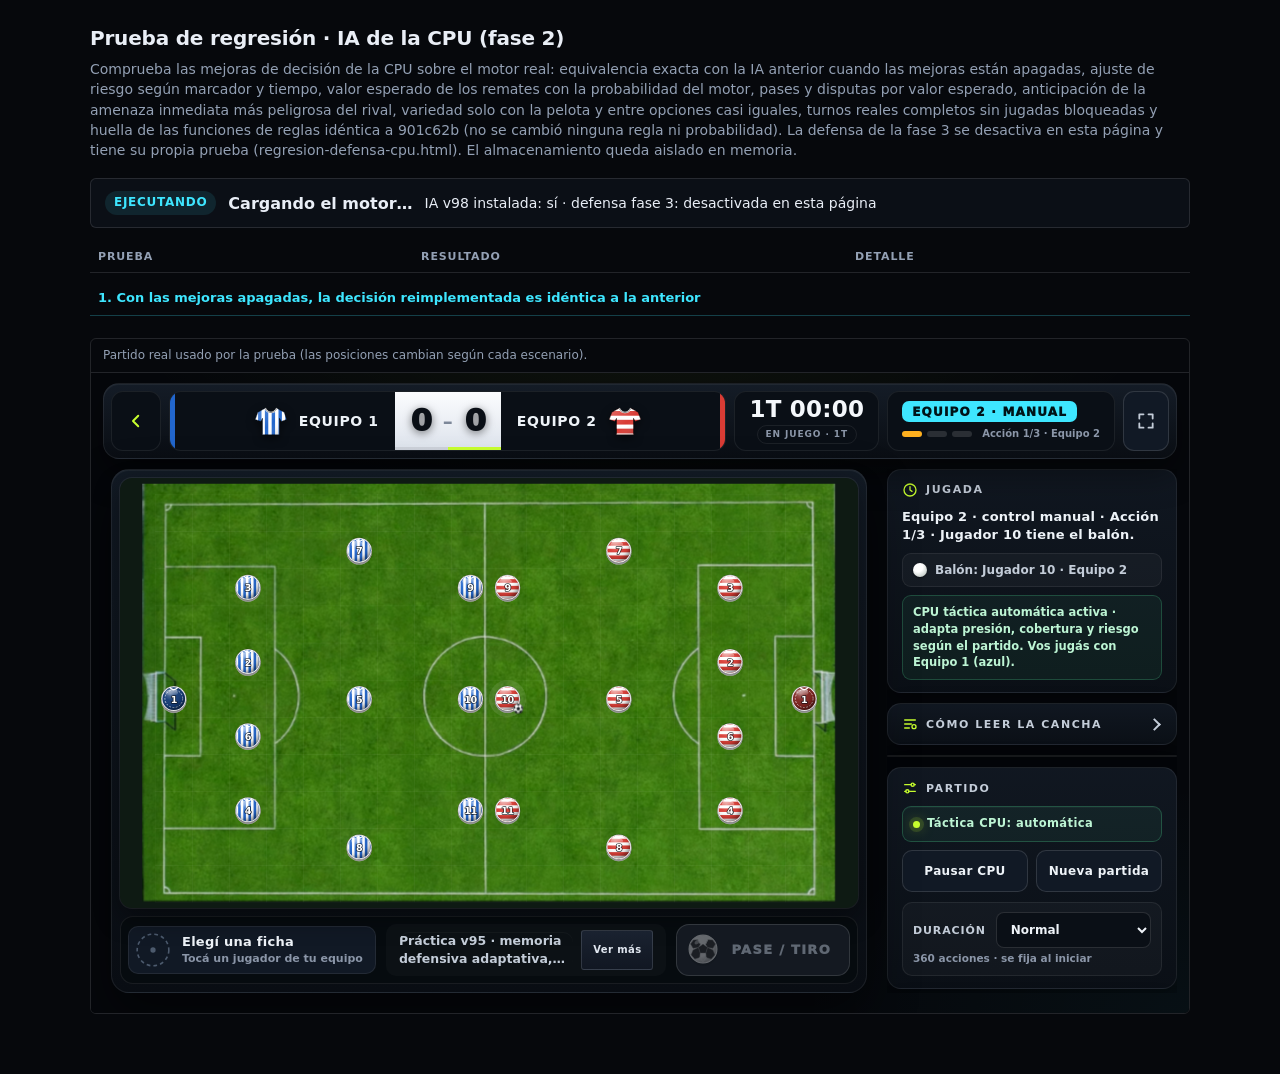
==== commit 22ccf775: "v98 fase 3 · pruebas: regresión de la defensa, posiciones de ataque en el banco pruebas/regresion-de" ====
--- a/pruebas/regresion-ia-cpu.html
+++ b/pruebas/regresion-ia-cpu.html
@@ -64,7 +64,8 @@
       cuando las mejoras están apagadas, ajuste de riesgo según marcador y tiempo, valor esperado de los remates con la
       probabilidad del motor, pases y disputas por valor esperado, anticipación de la amenaza inmediata más peligrosa del rival, variedad solo con la pelota y entre opciones casi iguales,
       turnos reales completos sin jugadas bloqueadas y huella de las funciones de reglas idéntica a 901c62b (no se cambió
-      ninguna regla ni probabilidad). El almacenamiento queda aislado en memoria.</p>
+      ninguna regla ni probabilidad). La defensa de la fase 3 se desactiva en esta página y tiene su propia prueba
+      (regresion-defensa-cpu.html). El almacenamiento queda aislado en memoria.</p>
     <section id="summary"><span class="pill run" id="state">EJECUTANDO</span><strong id="totals">Cargando el motor…</strong><span id="v98"></span></section>
     <table>
       <thead><tr><th>Prueba</th><th>Resultado</th><th>Detalle</th></tr></thead>
@@ -120,6 +121,9 @@
     }
     window.__fuTest = {
       v98: typeof fuV98Ai !== 'undefined',
+      // Esta página prueba la fase 2 por separado: la defensa de la fase 3 (si está instalada) se desactiva aquí
+      // y se verifica en pruebas/regresion-defensa-cpu.html.
+      phase3: typeof fuV98Def !== 'undefined' ? (fuV98Def.enabled = false, 'desactivada en esta página') : 'no instalada',
       loadState: loadState, fullState: fullState, invariant: invariant,
       busy: function () { return { anim: anim && !goalCelebrationActive, searching: cpuSearching, turn: turn, clock: matchClockActions }; },
       id: function (t, n) { var z = p.find(function (y) { return y.t === t && y.n === n; }); return z ? z.id : null; },
@@ -204,7 +208,7 @@
     if (window.__fuStorageIsolated !== true || iframe.contentWindow.__fuStorageIsolated !== true)
       throw new Error('No se pudo aislar el almacenamiento del navegador; la prueba no se ejecutó para no modificar datos guardados.');
     F = iframe.contentWindow.__fuTest;
-    document.getElementById('v98').textContent = 'IA v98 instalada: ' + (F.v98 ? 'sí' : 'no');
+    document.getElementById('v98').textContent = 'IA v98 instalada: ' + (F.v98 ? 'sí' : 'no') + ' · defensa fase 3: ' + F.phase3;
     if (!F.v98) throw new Error('Esta versión de app.js no tiene la IA v98.');
     F.fast(); await sleep(300);
     var base = F.fullState();
